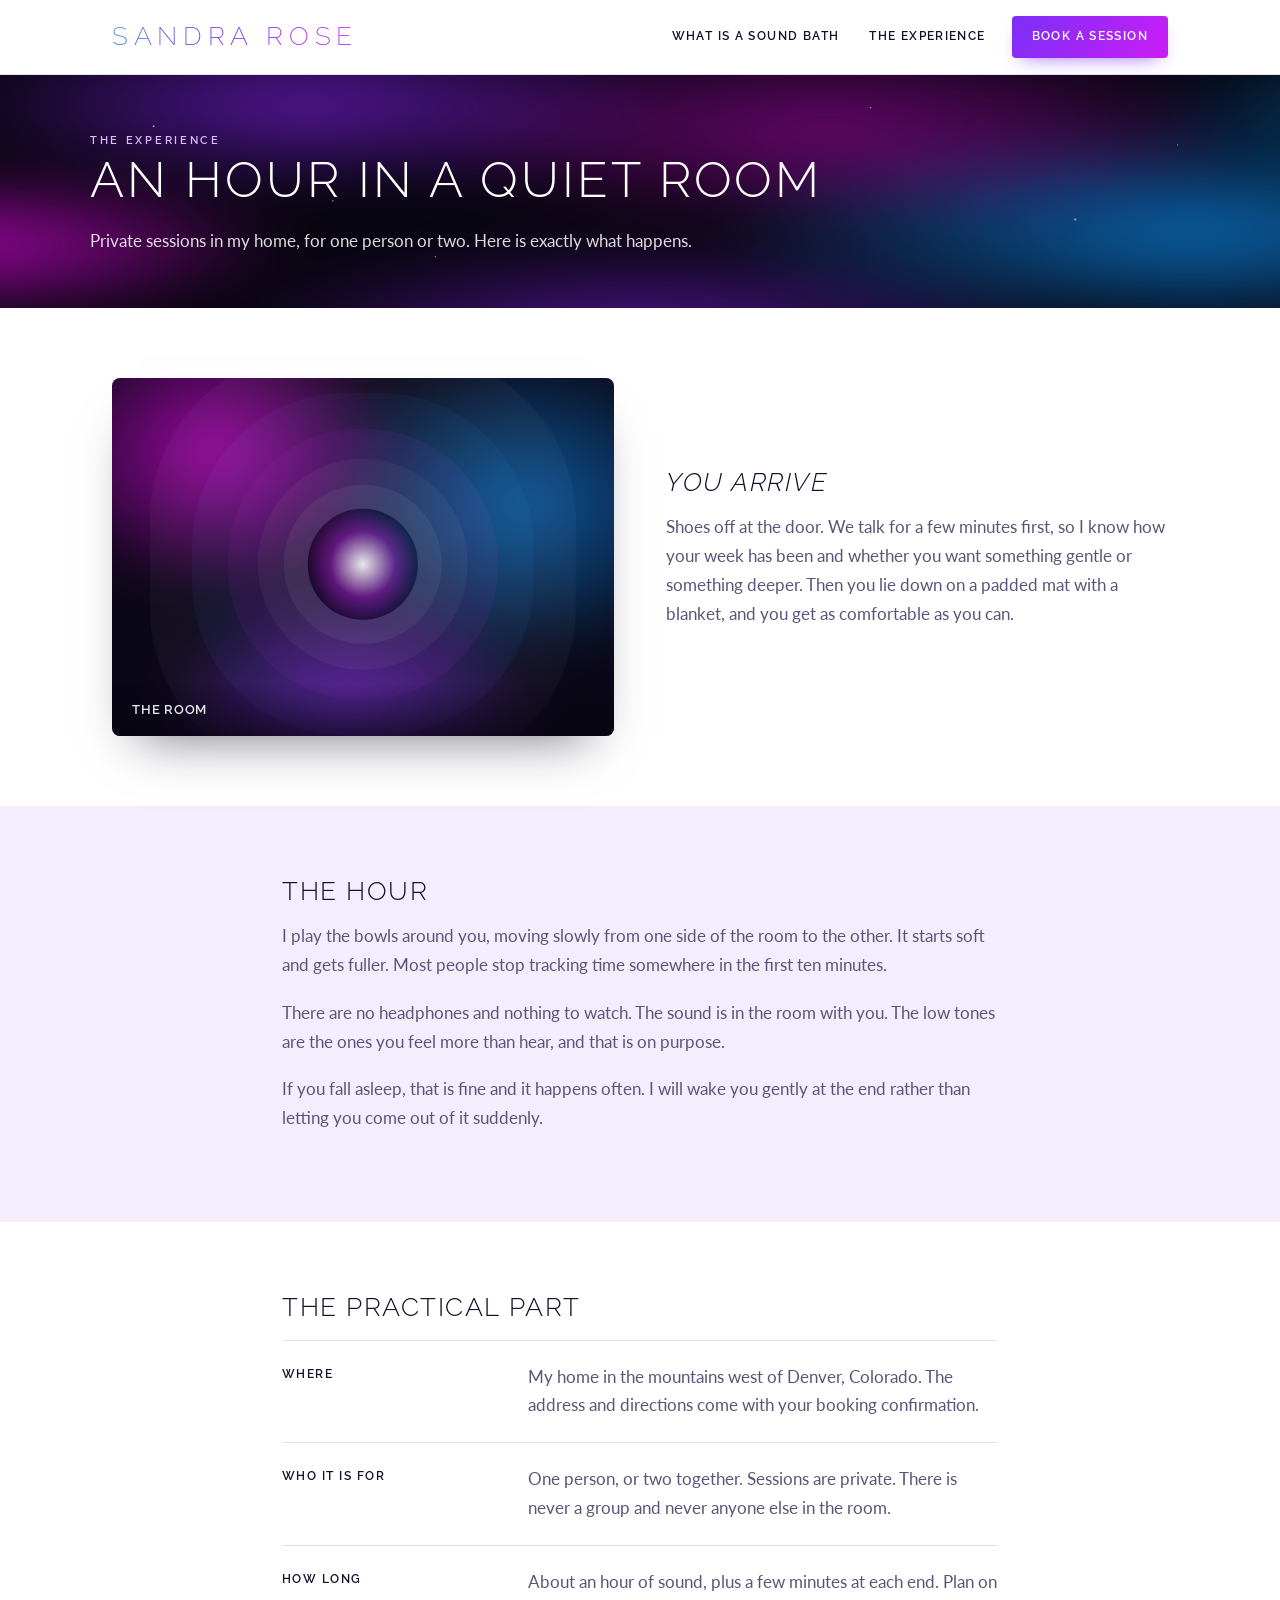
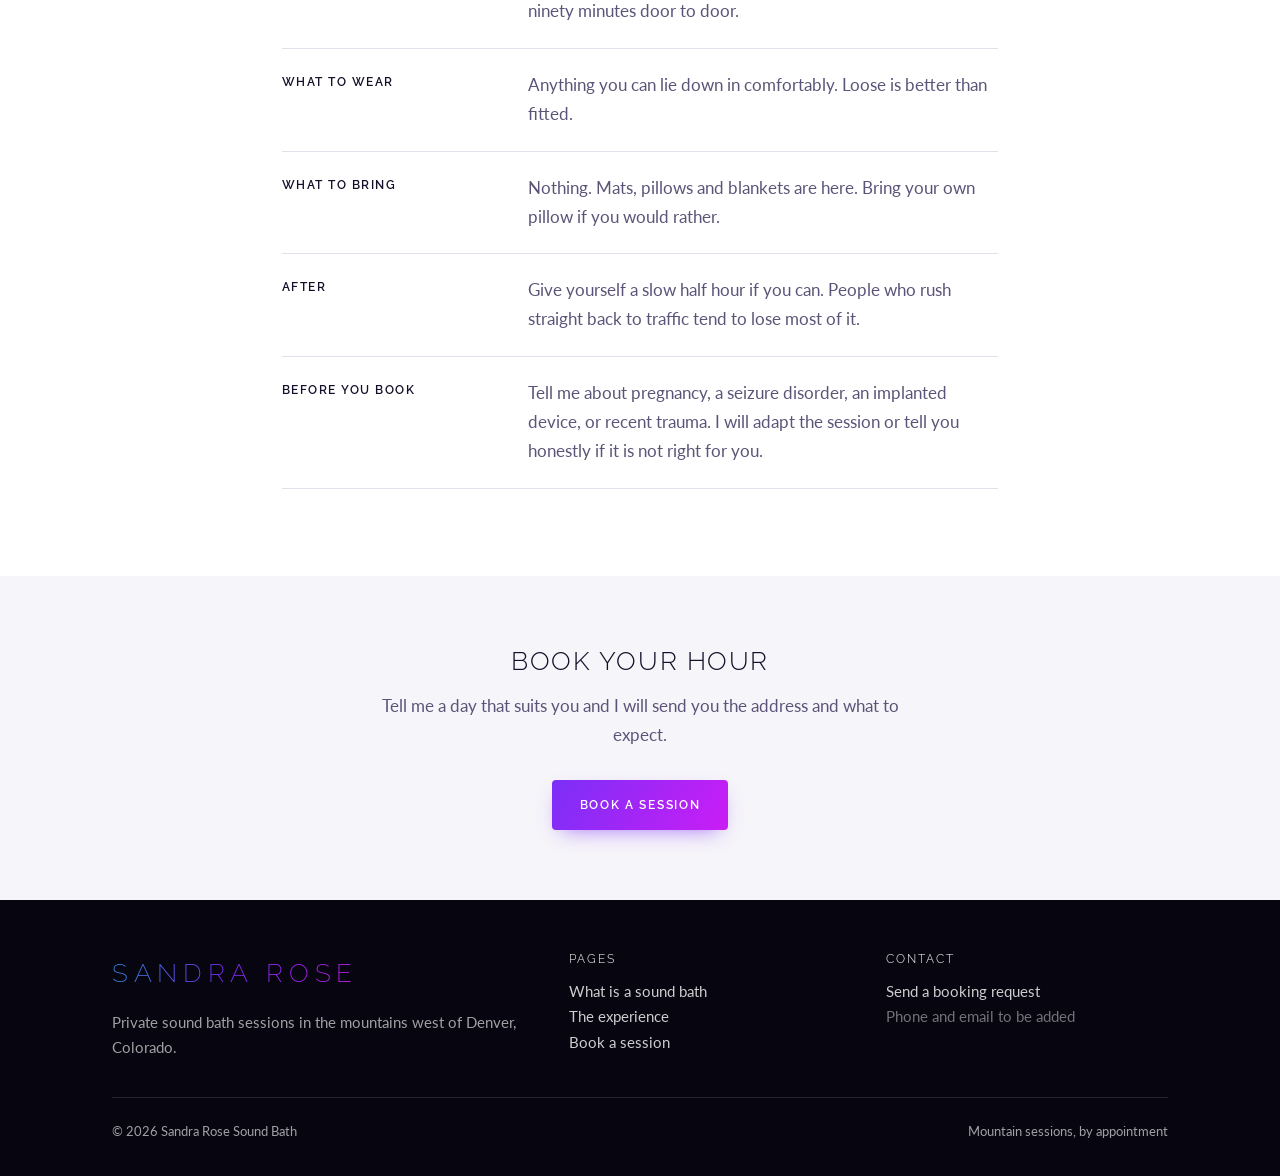
==== soundbath/the-experience.html @ f790e7b3 "Add Sandra Rose sound bath site preview A standalone sound bath site for Sandra, built in the same s" ====
<!DOCTYPE html>
<html lang="en">
<head>
<meta charset="utf-8">
<meta name="viewport" content="width=device-width, initial-scale=1">
<title>The experience &middot; Sandra Rose Sound Bath</title>
<meta name="description" content="What a private session is like from the moment you arrive. The room, the sound, how long it runs, and what to bring.">
<link rel="preconnect" href="https://fonts.googleapis.com">
<link rel="preconnect" href="https://fonts.gstatic.com" crossorigin>
<link href="https://fonts.googleapis.com/css2?family=Lato:wght@400;700&family=Raleway:wght@200;300;600&display=swap" rel="stylesheet">
<link rel="stylesheet" href="site.css">
</head>
<body>
<a class="skip" href="#main">Skip to content</a>

<header class="site-head">
  <div class="wrap head-in">
    <a class="brand" href="index.html">Sandra&nbsp;Rose</a>
    <button class="burger" id="burger" aria-label="Menu"><span></span><span></span><span></span></button>
    <nav class="nav" id="nav">
      <a href="what-is-a-sound-bath.html">What is a sound bath</a>
      <a href="the-experience.html">The experience</a>
      <a class="cta" href="book.html">Book a session</a>
    </nav>
  </div>
</header>

<main id="main">

  <section class="cosmos">
    <div class="wrap page-head">
      <p class="eyebrow" style="color:#e3b8ff;">The experience</p>
      <h1>An hour in a quiet room</h1>
      <p>Private sessions in my home, for one person or two. Here is exactly what happens.</p>
    </div>
  </section>

  <section class="band">
    <div class="wrap split">
      <div class="art bowl"><span class="art-cap">The room</span></div>
      <div>
        <h2>You arrive</h2>
        <p>Shoes off at the door. We talk for a few minutes first, so I know how your week has been and whether you want something gentle or something deeper. Then you lie down on a padded mat with a blanket, and you get as comfortable as you can.</p>
      </div>
    </div>
  </section>

  <section class="band lav">
    <div class="wrap prose">
      <h2>The hour</h2>
      <p>I play the bowls around you, moving slowly from one side of the room to the other. It starts soft and gets fuller. Most people stop tracking time somewhere in the first ten minutes.</p>
      <p>There are no headphones and nothing to watch. The sound is in the room with you. The low tones are the ones you feel more than hear, and that is on purpose.</p>
      <p>If you fall asleep, that is fine and it happens often. I will wake you gently at the end rather than letting you come out of it suddenly.</p>
    </div>
  </section>

  <section class="band">
    <div class="wrap prose">
      <h2>The practical part</h2>
      <dl class="rows">
        <div class="row"><dt>Where</dt><dd>My home in the mountains west of Denver, Colorado. The address and directions come with your booking confirmation.</dd></div>
        <div class="row"><dt>Who it is for</dt><dd>One person, or two together. Sessions are private. There is never a group and never anyone else in the room.</dd></div>
        <div class="row"><dt>How long</dt><dd>About an hour of sound, plus a few minutes at each end. Plan on ninety minutes door to door.</dd></div>
        <div class="row"><dt>What to wear</dt><dd>Anything you can lie down in comfortably. Loose is better than fitted.</dd></div>
        <div class="row"><dt>What to bring</dt><dd>Nothing. Mats, pillows and blankets are here. Bring your own pillow if you would rather.</dd></div>
        <div class="row"><dt>After</dt><dd>Give yourself a slow half hour if you can. People who rush straight back to traffic tend to lose most of it.</dd></div>
        <div class="row"><dt>Before you book</dt><dd>Tell me about pregnancy, a seizure disorder, an implanted device, or recent trauma. I will adapt the session or tell you honestly if it is not right for you.</dd></div>
      </dl>
    </div>
  </section>

  <section class="band mist">
    <div class="wrap center">
      <h2>Book your hour</h2>
      <p style="max-width:520px;margin:0 auto 30px;">Tell me a day that suits you and I will send you the address and what to expect.</p>
      <a class="btn" href="book.html">Book a session</a>
    </div>
  </section>

</main>

<footer class="site-foot">
  <div class="wrap">
    <div class="foot-grid">
      <div>
        <span class="brand">Sandra&nbsp;Rose</span>
        <p style="margin:0;">Private sound bath sessions in the mountains west of Denver, Colorado.</p>
      </div>
      <div>
        <h4>Pages</h4>
        <p class="mb0">
          <a href="what-is-a-sound-bath.html">What is a sound bath</a><br>
          <a href="the-experience.html">The experience</a><br>
          <a href="book.html">Book a session</a>
        </p>
      </div>
      <div>
        <h4>Contact</h4>
        <p class="mb0">
          <a href="book.html">Send a booking request</a><br>
          <span style="opacity:.7;">Phone and email to be added</span>
        </p>
      </div>
    </div>
    <div class="foot-bar">
      <span>&copy; 2026 Sandra Rose Sound Bath</span>
      <span>Mountain sessions, by appointment</span>
    </div>
  </div>
</footer>

<script>
document.getElementById('burger').addEventListener('click',function(){
  document.getElementById('nav').classList.toggle('open');
});
</script>
</body>
</html>
---- soundbath/site.css ----
/* Sandra Rose Sound Bath — site styles */

:root{
  --ink:#15102a;
  --muted:#5c5478;
  --violet:#7b2ff7;
  --magenta:#ca1df5;
  --blue:#2f8fe4;
  --cyan:#0693e3;
  --lav:#f4edfd;
  --mist:#f6f5f9;
  --line:#e4e0ee;
  --white:#ffffff;
  --wrap:1100px;
}

*{box-sizing:border-box;}
html{-webkit-text-size-adjust:100%;scroll-behavior:smooth;}
body{
  margin:0;
  font-family:Lato,"Helvetica Neue",Helvetica,Arial,sans-serif;
  font-size:17px;
  line-height:1.7;
  color:var(--muted);
  background:var(--white);
  -webkit-font-smoothing:antialiased;
}
img{max-width:100%;display:block;}
a{color:var(--blue);text-decoration:none;}
a:hover{text-decoration:underline;}

h1,h2,h3,h4{
  font-family:Raleway,"Helvetica Neue",Helvetica,Arial,sans-serif;
  color:var(--ink);
  font-weight:300;
  letter-spacing:.06em;
  text-transform:uppercase;
  margin:0 0 .6em;
  line-height:1.2;
}
h1{font-size:clamp(1.9rem,6vw,3.1rem);}
h2{font-size:clamp(1.25rem,3.4vw,1.6rem);}
h3{font-size:clamp(1.05rem,2.6vw,1.2rem);}
p{margin:0 0 1.1em;}
.lede{font-size:1.06rem;}

.wrap{width:100%;max-width:var(--wrap);margin:0 auto;padding:0 22px;}
.center{text-align:center;}

/* ---------- buttons ---------- */
.btn{
  display:inline-block;
  font-family:Raleway,"Helvetica Neue",Helvetica,Arial,sans-serif;
  font-size:.76rem;
  font-weight:600;
  letter-spacing:.14em;
  text-transform:uppercase;
  color:#fff;
  background:linear-gradient(120deg,var(--violet),var(--magenta));
  border:0;
  border-radius:4px;
  padding:15px 28px;
  cursor:pointer;
  transition:transform .18s ease,box-shadow .18s ease;
  box-shadow:0 8px 22px -10px rgba(123,47,247,.75);
}
.btn:hover{transform:translateY(-1px);text-decoration:none;box-shadow:0 14px 30px -12px rgba(202,29,245,.8);}
.btn.ghost{background:none;color:var(--ink);border:1px solid var(--line);box-shadow:none;}
.btn.ghost:hover{border-color:var(--violet);color:var(--violet);}

/* ---------- header ---------- */
.site-head{
  position:sticky;top:0;z-index:40;
  background:rgba(255,255,255,.94);
  backdrop-filter:blur(10px);
  border-bottom:1px solid var(--line);
}
.head-in{
  display:flex;align-items:center;justify-content:space-between;
  gap:14px;min-height:74px;
}
.brand{
  font-family:Raleway,"Helvetica Neue",Helvetica,Arial,sans-serif;
  font-weight:200;
  font-size:clamp(1.15rem,3.6vw,1.6rem);
  letter-spacing:.22em;
  text-transform:uppercase;
  background:linear-gradient(100deg,var(--blue),var(--violet) 45%,var(--magenta));
  -webkit-background-clip:text;background-clip:text;
  -webkit-text-fill-color:transparent;color:transparent;
  white-space:nowrap;
}
.brand:hover{text-decoration:none;}
.nav{display:flex;align-items:center;gap:6px;}
.nav a{
  font-family:Raleway,"Helvetica Neue",Helvetica,Arial,sans-serif;
  font-size:.72rem;font-weight:600;letter-spacing:.12em;text-transform:uppercase;
  color:var(--ink);padding:10px 12px;border-radius:4px;white-space:nowrap;
}
.nav a:hover{color:var(--violet);text-decoration:none;background:var(--lav);}
.nav a.cta{
  color:#fff;
  background:linear-gradient(120deg,var(--violet),var(--magenta));
  margin-left:8px;padding:11px 20px;
  box-shadow:0 8px 20px -10px rgba(123,47,247,.8);
}
.nav a.cta:hover{color:#fff;background:linear-gradient(120deg,var(--magenta),var(--violet));}
.burger{
  display:none;background:none;border:1px solid var(--line);border-radius:4px;
  width:44px;height:40px;cursor:pointer;padding:0;
}
.burger span{display:block;width:18px;height:2px;background:var(--ink);margin:4px auto;border-radius:2px;}
@media(max-width:820px){
  .burger{display:block;}
  .nav{
    display:none;position:absolute;left:0;right:0;top:100%;
    flex-direction:column;align-items:stretch;gap:0;
    background:#fff;border-bottom:1px solid var(--line);
    padding:8px 14px 16px;box-shadow:0 18px 30px -22px rgba(21,16,42,.5);
  }
  .nav.open{display:flex;}
  .nav a{padding:13px 8px;border-bottom:1px solid var(--line);}
  .nav a.cta{margin:12px 0 0;text-align:center;}
}

/* ---------- cosmic canvas (css art, no photo) ---------- */
.cosmos{
  position:relative;overflow:hidden;background:#07050f;isolation:isolate;
}
.cosmos::before{
  content:"";position:absolute;inset:-22%;z-index:0;
  background:
    radial-gradient(28% 36% at 14% 66%, rgba(202,29,245,.62), transparent 62%),
    radial-gradient(32% 40% at 32% 24%, rgba(123,47,247,.60), transparent 64%),
    radial-gradient(36% 44% at 60% 32%, rgba(202,29,245,.40), transparent 66%),
    radial-gradient(40% 48% at 80% 62%, rgba(47,143,228,.66), transparent 66%),
    radial-gradient(28% 34% at 96% 26%, rgba(6,147,227,.52), transparent 68%),
    radial-gradient(34% 40% at 50% 92%, rgba(123,47,247,.52), transparent 68%);
  filter:blur(26px) saturate(145%);
  animation:drift 26s ease-in-out infinite alternate;
}
.cosmos::after{
  content:"";position:absolute;inset:0;z-index:1;pointer-events:none;
  background-image:
    radial-gradient(1.4px 1.4px at 12% 22%, rgba(255,255,255,.9), transparent),
    radial-gradient(1.2px 1.2px at 68% 14%, rgba(255,255,255,.75), transparent),
    radial-gradient(1.6px 1.6px at 84% 62%, rgba(255,255,255,.85), transparent),
    radial-gradient(1.1px 1.1px at 34% 78%, rgba(255,255,255,.7), transparent),
    radial-gradient(1.3px 1.3px at 52% 44%, rgba(255,255,255,.6), transparent),
    radial-gradient(1.1px 1.1px at 92% 30%, rgba(255,255,255,.6), transparent),
    radial-gradient(1.5px 1.5px at 26% 54%, rgba(255,255,255,.55), transparent);
  opacity:.85;
}
@keyframes drift{
  0%{transform:translate3d(-2%,-1%,0) scale(1.04);}
  100%{transform:translate3d(3%,2%,0) scale(1.12);}
}
@media(prefers-reduced-motion:reduce){
  .cosmos::before{animation:none;}
}
.cosmos .waves{
  position:absolute;left:0;right:0;bottom:-1px;z-index:2;width:100%;height:auto;opacity:.5;
}
.cosmos > .wrap{position:relative;z-index:3;}

/* ---------- hero ---------- */
.hero{padding:64px 0 96px;}
.hero-card{
  max-width:520px;
  background:rgba(255,255,255,.93);
  backdrop-filter:blur(6px);
  border-radius:10px;
  padding:38px 34px 34px;
  box-shadow:0 30px 60px -30px rgba(0,0,0,.75);
}
.eyebrow{
  font-family:Raleway,"Helvetica Neue",Helvetica,Arial,sans-serif;
  font-size:.7rem;font-weight:600;letter-spacing:.24em;text-transform:uppercase;
  color:var(--violet);margin:0 0 14px;
}
.hero-card h1{margin-bottom:.5em;}
.hero-card p{color:var(--muted);margin-bottom:1.6em;}
@media(max-width:640px){
  .hero{padding:36px 0 70px;}
  .hero-card{padding:28px 22px 26px;border-radius:8px;}
}

/* ---------- generic bands ---------- */
.band{padding:70px 0;}
.band.lav{background:var(--lav);}
.band.mist{background:var(--mist);}
.band.tight{padding:58px 0;}

/* three columns */
.trio{display:grid;grid-template-columns:repeat(3,1fr);gap:0;}
.trio > div{padding:0 30px;}
.trio > div + div{border-left:1px solid var(--line);}
.trio h3{margin-bottom:.55em;}
.trio p{margin:0;font-size:.98rem;}
@media(max-width:820px){
  .trio{grid-template-columns:1fr;gap:34px;}
  .trio > div{padding:0;}
  .trio > div + div{border-left:0;border-top:1px solid var(--line);padding-top:34px;}
}

/* split (visual + text) */
.split{display:grid;grid-template-columns:1fr 1fr;gap:52px;align-items:center;}
.split.flip .art{order:2;}
.split h2{font-style:italic;text-transform:uppercase;}
@media(max-width:820px){
  .split{grid-template-columns:1fr;gap:30px;}
  .split.flip .art{order:0;}
}

/* css-art panel standing in for a photo */
.art{
  position:relative;aspect-ratio:7/5;border-radius:8px;overflow:hidden;
  background:#0a0716;
  box-shadow:0 26px 50px -26px rgba(21,16,42,.6);
}
.art::before{
  content:"";position:absolute;inset:-24%;
  background:
    radial-gradient(40% 44% at 30% 30%, rgba(202,29,245,.62), transparent 62%),
    radial-gradient(42% 46% at 72% 40%, rgba(47,143,228,.58), transparent 66%),
    radial-gradient(40% 44% at 48% 82%, rgba(123,47,247,.6), transparent 66%);
  filter:blur(24px) saturate(140%);
}
.art::after{
  content:"";position:absolute;inset:0;
  background:
    repeating-linear-gradient(0deg, rgba(255,255,255,.055) 0 1px, transparent 1px 9px),
    linear-gradient(180deg, transparent, rgba(7,5,15,.5));
  mix-blend-mode:screen;
}
.art.warm::before{
  background:
    radial-gradient(42% 46% at 32% 38%, rgba(255,180,80,.55), transparent 62%),
    radial-gradient(44% 48% at 72% 34%, rgba(202,29,245,.5), transparent 64%),
    radial-gradient(40% 44% at 52% 84%, rgba(47,143,228,.5), transparent 66%);
}
.art.cool::before{
  background:
    radial-gradient(44% 48% at 26% 34%, rgba(6,147,227,.6), transparent 64%),
    radial-gradient(42% 46% at 70% 30%, rgba(202,29,245,.5), transparent 62%),
    radial-gradient(42% 46% at 54% 82%, rgba(123,47,247,.6), transparent 66%);
}
.art.bowl::after{
  content:"";position:absolute;left:50%;top:52%;width:22%;aspect-ratio:1;
  transform:translate(-50%,-50%);border-radius:50%;
  background:radial-gradient(circle, rgba(255,255,255,.9), rgba(202,29,245,.4) 42%, rgba(202,29,245,0) 72%);
  box-shadow:
    0 0 0 24px rgba(255,255,255,.055),
    0 0 0 50px rgba(255,255,255,.045),
    0 0 0 80px rgba(202,29,245,.07),
    0 0 0 116px rgba(47,143,228,.06),
    0 0 0 158px rgba(255,255,255,.03);
  mix-blend-mode:screen;
}
.art-cap{
  position:absolute;left:0;right:0;bottom:0;z-index:4;
  padding:16px 20px;color:#fff;font-size:.8rem;letter-spacing:.06em;
  font-family:Raleway,"Helvetica Neue",Helvetica,Arial,sans-serif;
  text-transform:uppercase;font-weight:600;opacity:.9;
  background:linear-gradient(180deg,transparent,rgba(7,5,15,.75));
}

/* card grid (faq / notes) */
.grid2{display:grid;grid-template-columns:1fr 1fr;gap:20px;}
@media(max-width:760px){.grid2{grid-template-columns:1fr;}}
.card{
  background:#fff;border:1px solid var(--line);border-radius:6px;
  padding:26px 24px;box-shadow:0 14px 30px -24px rgba(21,16,42,.5);
}
.card h3{margin-bottom:.4em;}
.card p{margin:0;font-size:.96rem;}

/* page banner */
.page-head{padding:56px 0 52px;}
.page-head h1{color:#fff;margin-bottom:.35em;}
.page-head p{color:rgba(255,255,255,.86);max-width:640px;margin:0;}

/* prose */
.prose{max-width:760px;}
.prose h2{margin-top:1.6em;}
.prose h2:first-child{margin-top:0;}
.prose ul{padding-left:20px;}
.prose li{margin-bottom:.5em;}

/* definition rows */
.rows{border-top:1px solid var(--line);}
.row{display:grid;grid-template-columns:220px 1fr;gap:26px;padding:22px 0;border-bottom:1px solid var(--line);}
.row dt{font-family:Raleway,"Helvetica Neue",Helvetica,Arial,sans-serif;font-weight:600;font-size:.78rem;letter-spacing:.12em;text-transform:uppercase;color:var(--ink);}
.row dd{margin:0;}
@media(max-width:640px){.row{grid-template-columns:1fr;gap:6px;}}

/* form */
.form{max-width:560px;}
.field{margin-bottom:18px;}
.field label{
  display:block;font-family:Raleway,"Helvetica Neue",Helvetica,Arial,sans-serif;
  font-size:.72rem;font-weight:600;letter-spacing:.14em;text-transform:uppercase;
  color:var(--ink);margin-bottom:7px;
}
.field input,.field textarea,.field select{
  width:100%;font:inherit;color:var(--ink);background:#fff;
  border:1px solid var(--line);border-radius:5px;padding:13px 14px;
}
.field input:focus,.field textarea:focus,.field select:focus{
  outline:0;border-color:var(--violet);box-shadow:0 0 0 3px rgba(123,47,247,.14);
}
.field textarea{min-height:130px;resize:vertical;}
.note{font-size:.88rem;color:var(--muted);}

/* footer */
.site-foot{background:#07050f;color:rgba(255,255,255,.62);padding:52px 0 34px;font-size:.94rem;}
.site-foot h4{color:#fff;font-size:.78rem;letter-spacing:.16em;margin-bottom:.9em;}
.site-foot a{color:rgba(255,255,255,.8);}
.foot-grid{display:grid;grid-template-columns:1.5fr 1fr 1fr;gap:34px;}
.site-foot .brand{display:inline-block;margin-bottom:14px;}
.foot-bar{margin-top:36px;padding-top:22px;border-top:1px solid rgba(255,255,255,.12);font-size:.82rem;display:flex;justify-content:space-between;gap:14px;flex-wrap:wrap;}
@media(max-width:760px){.foot-grid{grid-template-columns:1fr;gap:26px;}}

/* utility */
.mt0{margin-top:0;}
.mb0{margin-bottom:0;}
.sp{border-top:1px solid var(--line);}
.skip{position:absolute;left:-9999px;}
.skip:focus{left:12px;top:12px;background:#fff;padding:10px 14px;border-radius:4px;z-index:99;}
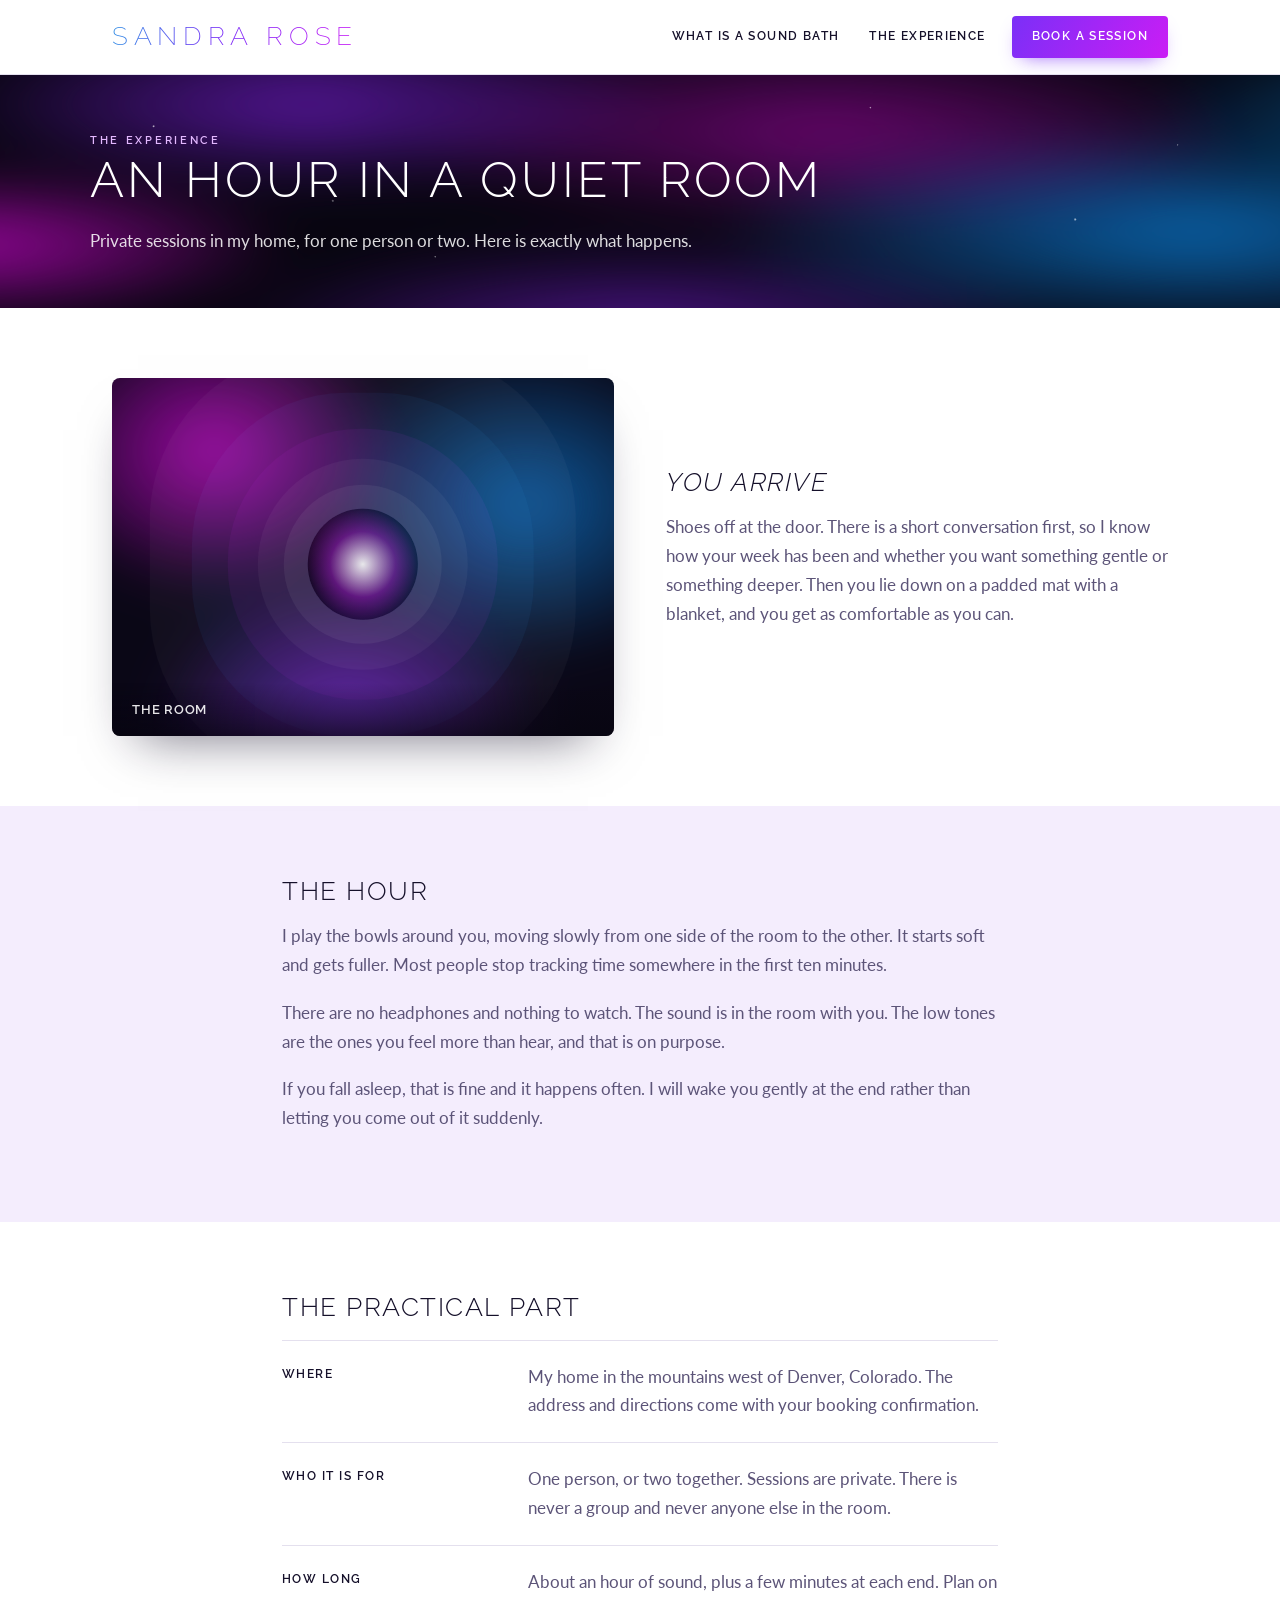
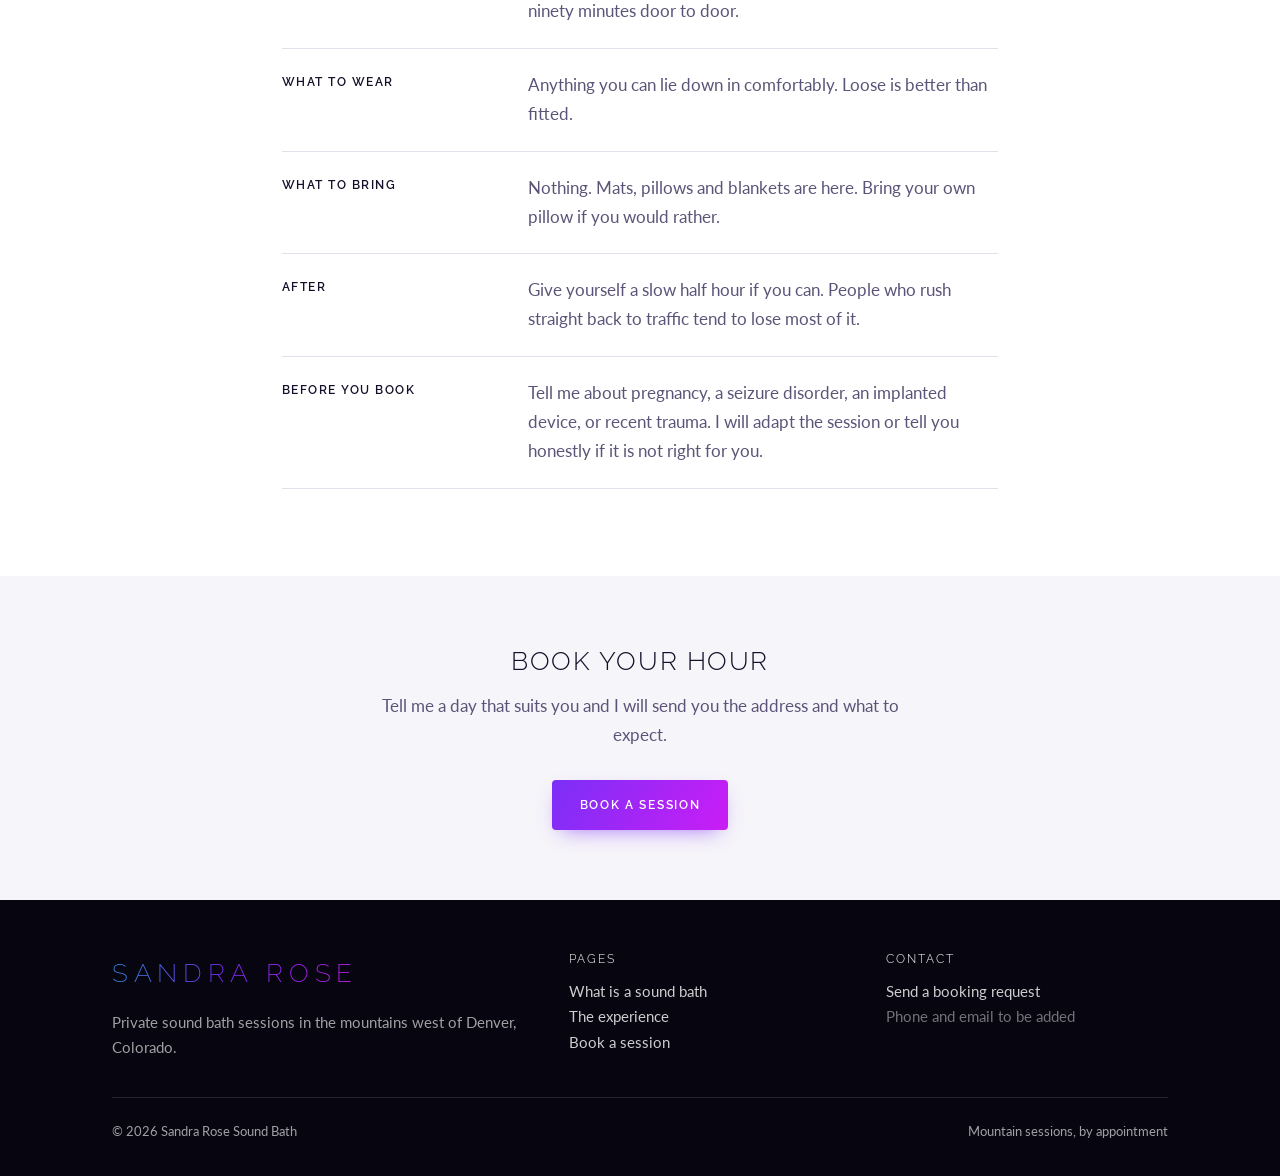
==== commit 71527ac4: "Fix first-person plural in the experience copy and a dash in the stylesheet comment" ====
--- a/soundbath/the-experience.html
+++ b/soundbath/the-experience.html
@@ -40,7 +40,7 @@
       <div class="art bowl"><span class="art-cap">The room</span></div>
       <div>
         <h2>You arrive</h2>
-        <p>Shoes off at the door. We talk for a few minutes first, so I know how your week has been and whether you want something gentle or something deeper. Then you lie down on a padded mat with a blanket, and you get as comfortable as you can.</p>
+        <p>Shoes off at the door. There is a short conversation first, so I know how your week has been and whether you want something gentle or something deeper. Then you lie down on a padded mat with a blanket, and you get as comfortable as you can.</p>
       </div>
     </div>
   </section>
--- a/soundbath/site.css
+++ b/soundbath/site.css
@@ -1,4 +1,4 @@
-/* Sandra Rose Sound Bath — site styles */
+/* Sandra Rose Sound Bath: site styles */
 
 :root{
   --ink:#15102a;
